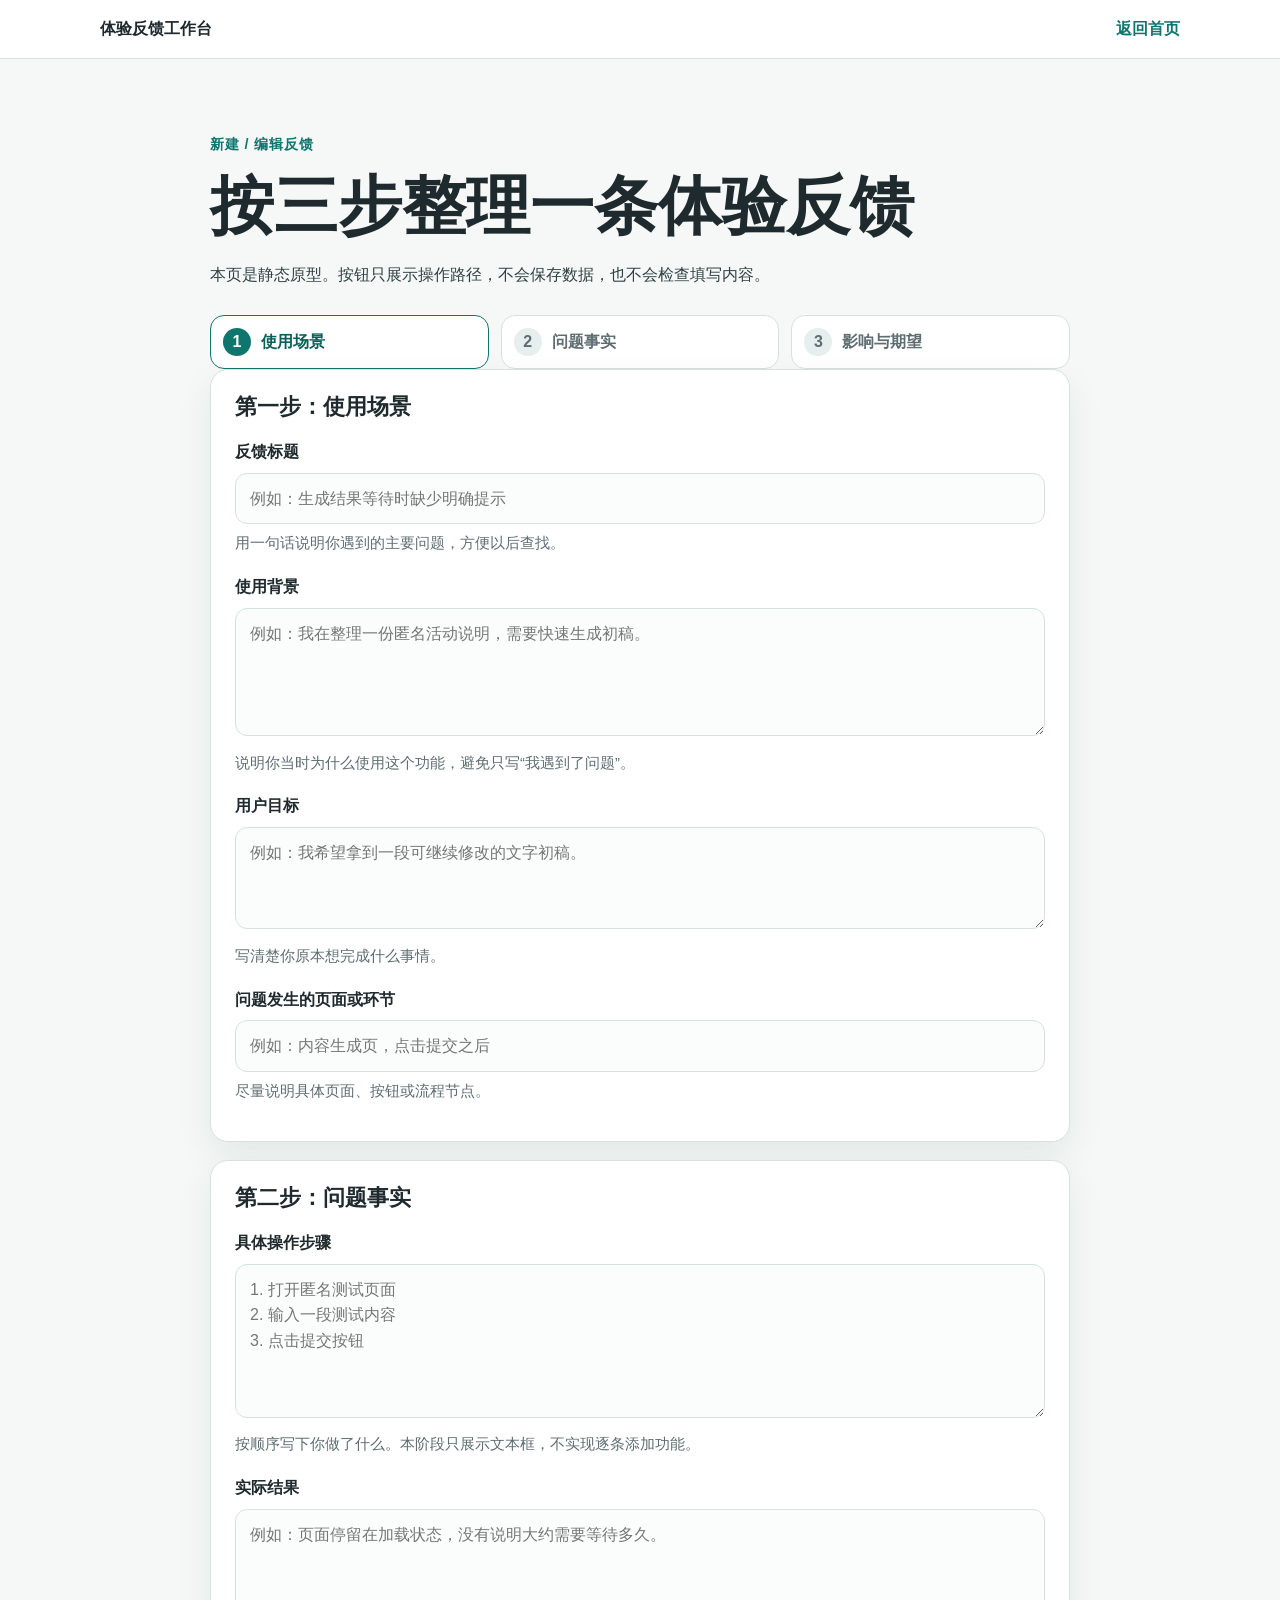
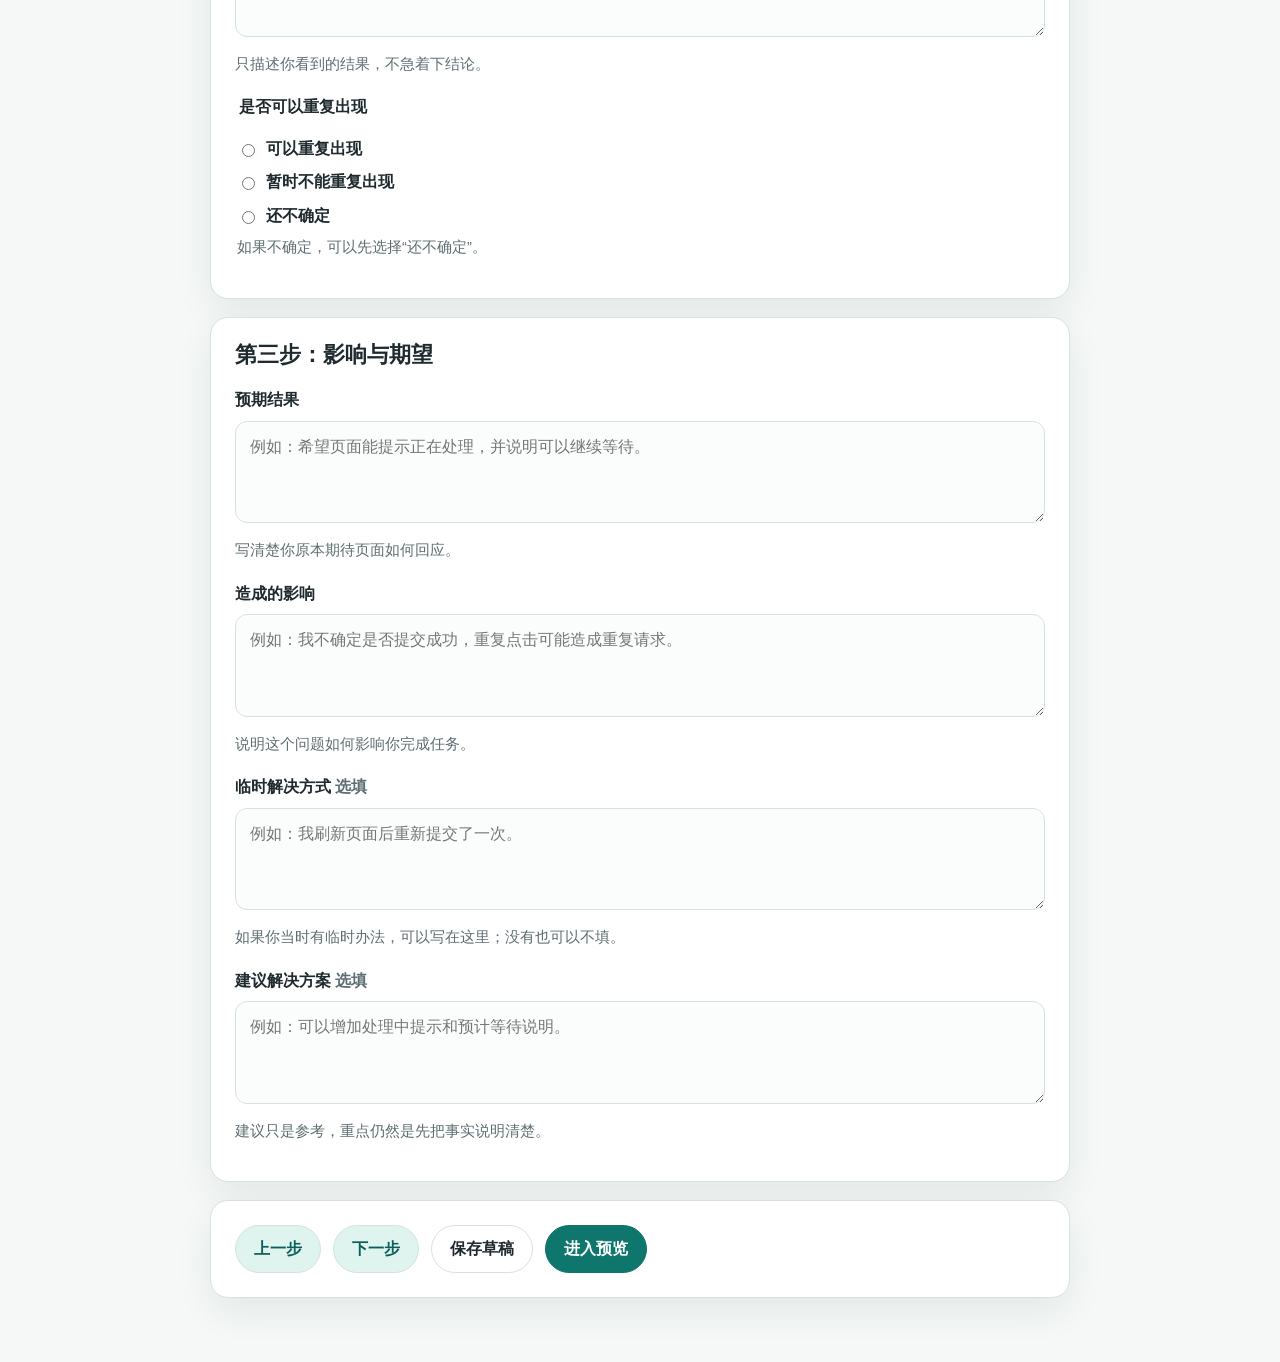
==== feedback-form.html @ 8ba6c92c "Add static feedback workbench prototype" ====
<!doctype html>
<html lang="zh-CN">
<head>
  <meta charset="utf-8">
  <meta name="viewport" content="width=device-width, initial-scale=1">
  <title>新建反馈 - 体验反馈工作台</title>
  <link rel="stylesheet" href="assets/css/styles.css">
</head>
<body>
  <header class="site-header">
    <nav class="nav" aria-label="主导航">
      <a class="brand" href="index.html">体验反馈工作台</a>
      <a class="nav-link" href="index.html">返回首页</a>
    </nav>
  </header>

  <main class="page-shell narrow">
    <section class="section-block">
      <p class="eyebrow">新建 / 编辑反馈</p>
      <h1>按三步整理一条体验反馈</h1>
      <p class="lead small">本页是静态原型。按钮只展示操作路径，不会保存数据，也不会检查填写内容。</p>

      <ol class="stepper" aria-label="三步进度提示">
        <li class="active"><span>1</span>使用场景</li>
        <li><span>2</span>问题事实</li>
        <li><span>3</span>影响与期望</li>
      </ol>
    </section>

    <form class="form-stack" action="preview.html">
      <section class="form-section card" aria-labelledby="step-one">
        <h2 id="step-one">第一步：使用场景</h2>
        <div class="field">
          <label for="title">反馈标题</label>
          <input id="title" name="title" type="text" placeholder="例如：生成结果等待时缺少明确提示">
          <p class="hint">用一句话说明你遇到的主要问题，方便以后查找。</p>
        </div>
        <div class="field">
          <label for="usage-background">使用背景</label>
          <textarea id="usage-background" name="usage-background" rows="4" placeholder="例如：我在整理一份匿名活动说明，需要快速生成初稿。"></textarea>
          <p class="hint">说明你当时为什么使用这个功能，避免只写“我遇到了问题”。</p>
        </div>
        <div class="field">
          <label for="user-goal">用户目标</label>
          <textarea id="user-goal" name="user-goal" rows="3" placeholder="例如：我希望拿到一段可继续修改的文字初稿。"></textarea>
          <p class="hint">写清楚你原本想完成什么事情。</p>
        </div>
        <div class="field">
          <label for="page-or-step">问题发生的页面或环节</label>
          <input id="page-or-step" name="page-or-step" type="text" placeholder="例如：内容生成页，点击提交之后">
          <p class="hint">尽量说明具体页面、按钮或流程节点。</p>
        </div>
      </section>

      <section class="form-section card" aria-labelledby="step-two">
        <h2 id="step-two">第二步：问题事实</h2>
        <div class="field">
          <label for="operation-steps">具体操作步骤</label>
          <textarea id="operation-steps" name="operation-steps" rows="5" placeholder="1. 打开匿名测试页面&#10;2. 输入一段测试内容&#10;3. 点击提交按钮"></textarea>
          <p class="hint">按顺序写下你做了什么。本阶段只展示文本框，不实现逐条添加功能。</p>
        </div>
        <div class="field">
          <label for="actual-result">实际结果</label>
          <textarea id="actual-result" name="actual-result" rows="4" placeholder="例如：页面停留在加载状态，没有说明大约需要等待多久。"></textarea>
          <p class="hint">只描述你看到的结果，不急着下结论。</p>
        </div>
        <fieldset class="field radio-field">
          <legend>是否可以重复出现</legend>
          <label><input type="radio" name="can-reproduce" value="yes"> 可以重复出现</label>
          <label><input type="radio" name="can-reproduce" value="no"> 暂时不能重复出现</label>
          <label><input type="radio" name="can-reproduce" value="unknown"> 还不确定</label>
          <p class="hint">如果不确定，可以先选择“还不确定”。</p>
        </fieldset>
      </section>

      <section class="form-section card" aria-labelledby="step-three">
        <h2 id="step-three">第三步：影响与期望</h2>
        <div class="field">
          <label for="expected-result">预期结果</label>
          <textarea id="expected-result" name="expected-result" rows="3" placeholder="例如：希望页面能提示正在处理，并说明可以继续等待。"></textarea>
          <p class="hint">写清楚你原本期待页面如何回应。</p>
        </div>
        <div class="field">
          <label for="impact">造成的影响</label>
          <textarea id="impact" name="impact" rows="3" placeholder="例如：我不确定是否提交成功，重复点击可能造成重复请求。"></textarea>
          <p class="hint">说明这个问题如何影响你完成任务。</p>
        </div>
        <div class="field">
          <label for="temporary-workaround">临时解决方式 <span class="optional">选填</span></label>
          <textarea id="temporary-workaround" name="temporary-workaround" rows="3" placeholder="例如：我刷新页面后重新提交了一次。"></textarea>
          <p class="hint">如果你当时有临时办法，可以写在这里；没有也可以不填。</p>
        </div>
        <div class="field">
          <label for="proposed-solution">建议解决方案 <span class="optional">选填</span></label>
          <textarea id="proposed-solution" name="proposed-solution" rows="3" placeholder="例如：可以增加处理中提示和预计等待说明。"></textarea>
          <p class="hint">建议只是参考，重点仍然是先把事实说明清楚。</p>
        </div>
      </section>

      <div class="form-actions card">
        <a class="button secondary" href="index.html">上一步</a>
        <a class="button secondary" href="#step-two">下一步</a>
        <button class="button ghost" type="button">保存草稿</button>
        <a class="button primary" href="preview.html">进入预览</a>
      </div>
    </form>
  </main>
</body>
</html>
---- assets/css/styles.css ----
:root {
  --bg: #f5f8f7;
  --surface: #ffffff;
  --surface-soft: #eef7f5;
  --text: #1f2a2e;
  --muted: #5e6d72;
  --border: #d7e2df;
  --primary: #0f766e;
  --primary-dark: #0a5f59;
  --primary-soft: #dff3ef;
  --warning-bg: #fff7e6;
  --warning-border: #f1d38f;
  --shadow: 0 14px 35px rgba(24, 57, 54, 0.08);
  --radius: 18px;
}

* { box-sizing: border-box; }

body {
  margin: 0;
  font-family: -apple-system, BlinkMacSystemFont, "Segoe UI", "Microsoft YaHei", sans-serif;
  color: var(--text);
  background: var(--bg);
  line-height: 1.6;
}

a { color: var(--primary); }

a:focus-visible,
button:focus-visible,
input:focus-visible,
textarea:focus-visible {
  outline: 3px solid rgba(15, 118, 110, 0.35);
  outline-offset: 3px;
}

.site-header {
  position: sticky;
  top: 0;
  z-index: 10;
  border-bottom: 1px solid var(--border);
  background: rgba(255, 255, 255, 0.92);
}

.nav {
  display: flex;
  align-items: center;
  justify-content: space-between;
  max-width: 1120px;
  margin: 0 auto;
  padding: 16px 20px;
}

.brand {
  color: var(--text);
  font-weight: 800;
  text-decoration: none;
}

.nav-link,
.text-link {
  font-weight: 700;
  text-decoration: none;
}

.page-shell {
  max-width: 1120px;
  margin: 0 auto;
  padding: 40px 20px 64px;
}

.page-shell.narrow { max-width: 900px; }

.card {
  border: 1px solid var(--border);
  border-radius: var(--radius);
  background: var(--surface);
  box-shadow: var(--shadow);
}

.hero { padding: 42px; }

.eyebrow {
  margin: 0 0 10px;
  color: var(--primary);
  font-size: 0.9rem;
  font-weight: 800;
  letter-spacing: 0.06em;
}

h1, h2, h3 { line-height: 1.25; }
h1 { margin: 0 0 16px; font-size: clamp(2rem, 6vw, 4rem); }
h2 { margin: 0 0 14px; font-size: 1.35rem; }
h3 { margin: 12px 0 10px; font-size: 1.1rem; }
p { margin: 0 0 14px; color: var(--muted); }

.lead { max-width: 760px; font-size: 1.18rem; color: #314044; }
.lead.small { font-size: 1rem; }

.notice-grid {
  display: grid;
  grid-template-columns: repeat(3, minmax(0, 1fr));
  gap: 16px;
  margin: 30px 0;
}

.notice {
  padding: 18px;
  border: 1px solid var(--border);
  border-radius: 14px;
  background: var(--surface-soft);
}

.notice.warning,
.alert {
  border-color: var(--warning-border);
  background: var(--warning-bg);
}

.section-block { margin-top: 34px; }

.section-heading {
  display: flex;
  gap: 24px;
  align-items: end;
  justify-content: space-between;
  margin-bottom: 18px;
}

.history-list,
.form-stack {
  display: grid;
  gap: 18px;
}

.feedback-card,
.form-section,
.alert,
.suggestion,
.preview-card,
.form-actions { padding: 24px; }

.card-topline {
  display: flex;
  flex-wrap: wrap;
  gap: 10px;
  align-items: center;
  justify-content: space-between;
  color: var(--muted);
  font-size: 0.92rem;
}

.tag {
  display: inline-flex;
  padding: 4px 10px;
  border-radius: 999px;
  color: var(--primary-dark);
  background: var(--primary-soft);
  font-weight: 800;
}

.card-actions,
.form-actions {
  display: flex;
  flex-wrap: wrap;
  gap: 12px;
  align-items: center;
}

.button {
  display: inline-flex;
  min-height: 42px;
  align-items: center;
  justify-content: center;
  padding: 10px 18px;
  border: 1px solid var(--border);
  border-radius: 999px;
  background: var(--surface);
  color: var(--text);
  font: inherit;
  font-weight: 800;
  text-decoration: none;
  cursor: pointer;
}

.button.primary {
  border-color: var(--primary);
  background: var(--primary);
  color: #ffffff;
}

.button.primary:hover { background: var(--primary-dark); }
.button.secondary { background: var(--primary-soft); color: var(--primary-dark); }
.button.ghost { background: transparent; }
.button.large { min-height: 50px; padding-inline: 24px; }

.stepper {
  display: grid;
  grid-template-columns: repeat(3, 1fr);
  gap: 12px;
  padding: 0;
  margin: 28px 0 0;
  list-style: none;
}

.stepper li {
  display: flex;
  gap: 10px;
  align-items: center;
  padding: 12px;
  border: 1px solid var(--border);
  border-radius: 14px;
  background: var(--surface);
  color: var(--muted);
  font-weight: 800;
}

.stepper span {
  display: inline-grid;
  width: 28px;
  height: 28px;
  place-items: center;
  border-radius: 50%;
  background: #e6eeee;
}

.stepper .active { color: var(--primary-dark); border-color: var(--primary); }
.stepper .active span { background: var(--primary); color: #ffffff; }

.field { margin-top: 18px; }
label,
legend {
  display: block;
  margin-bottom: 8px;
  font-weight: 800;
}

input[type="text"],
textarea {
  width: 100%;
  border: 1px solid var(--border);
  border-radius: 12px;
  padding: 12px 14px;
  color: var(--text);
  background: #fbfdfc;
  font: inherit;
}

textarea { resize: vertical; }

.hint { margin-top: 8px; font-size: 0.92rem; }
.optional { color: var(--muted); font-weight: 600; }

.radio-field {
  padding: 0;
  border: 0;
}

.radio-field label {
  display: flex;
  gap: 8px;
  align-items: center;
  margin: 8px 0;
  font-weight: 600;
}

.suggestion { background: var(--surface-soft); }
.alert ul,
.suggestion ul { margin-bottom: 0; }

.preview-list {
  display: grid;
  grid-template-columns: 180px 1fr;
  gap: 12px 18px;
  margin: 18px 0 0;
}

.preview-list dt { font-weight: 800; color: var(--primary-dark); }
.preview-list dd { margin: 0; color: var(--text); }

@media (max-width: 760px) {
  .page-shell { padding: 24px 14px 44px; }
  .hero,
  .feedback-card,
  .form-section,
  .alert,
  .suggestion,
  .preview-card,
  .form-actions { padding: 20px; }
  .notice-grid,
  .stepper { grid-template-columns: 1fr; }
  .section-heading { display: block; }
  .preview-list { grid-template-columns: 1fr; }
}
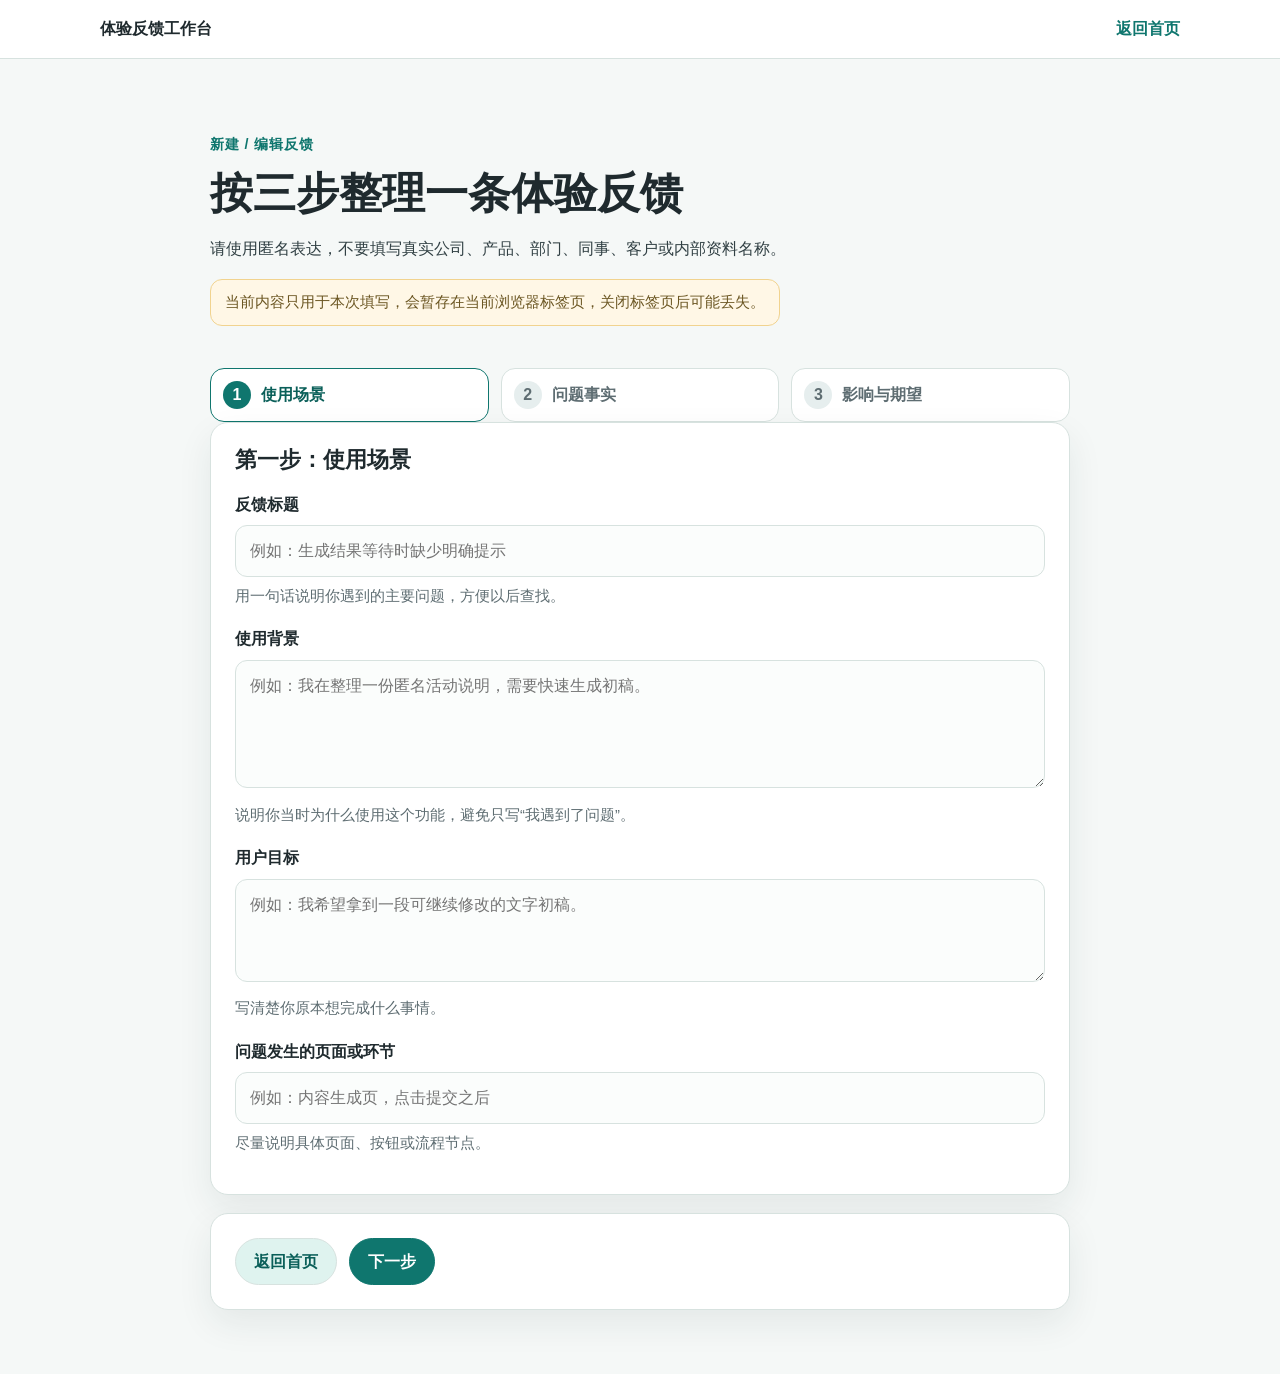
==== commit 7b7247c8: "Implement stage 2 feedback form preview" ====
--- a/feedback-form.html
+++ b/feedback-form.html
@@ -5,6 +5,7 @@
   <meta name="viewport" content="width=device-width, initial-scale=1">
   <title>新建反馈 - 体验反馈工作台</title>
   <link rel="stylesheet" href="assets/css/styles.css">
+  <script src="assets/js/form.js" defer></script>
 </head>
 <body>
   <header class="site-header">
@@ -15,69 +16,73 @@
   </header>
 
   <main class="page-shell narrow">
-    <section class="section-block">
+    <section class="section-block compact-heading">
       <p class="eyebrow">新建 / 编辑反馈</p>
       <h1>按三步整理一条体验反馈</h1>
-      <p class="lead small">本页是静态原型。按钮只展示操作路径，不会保存数据，也不会检查填写内容。</p>
+      <p class="lead small">请使用匿名表达，不要填写真实公司、产品、部门、同事、客户或内部资料名称。</p>
+      <p class="draft-note">当前内容只用于本次填写，会暂存在当前浏览器标签页，关闭标签页后可能丢失。</p>
 
       <ol class="stepper" aria-label="三步进度提示">
-        <li class="active"><span>1</span>使用场景</li>
-        <li><span>2</span>问题事实</li>
-        <li><span>3</span>影响与期望</li>
+        <li class="active" aria-current="step" data-step-indicator="0"><span>1</span>使用场景</li>
+        <li data-step-indicator="1"><span>2</span>问题事实</li>
+        <li data-step-indicator="2"><span>3</span>影响与期望</li>
       </ol>
     </section>
 
-    <form class="form-stack" action="preview.html">
-      <section class="form-section card" aria-labelledby="step-one">
-        <h2 id="step-one">第一步：使用场景</h2>
+    <form class="form-stack" action="preview.html" data-feedback-form>
+      <section class="form-section card" aria-labelledby="step-one" data-step-panel="0">
+        <h2 id="step-one" tabindex="-1">第一步：使用场景</h2>
         <div class="field">
           <label for="title">反馈标题</label>
           <input id="title" name="title" type="text" placeholder="例如：生成结果等待时缺少明确提示">
           <p class="hint">用一句话说明你遇到的主要问题，方便以后查找。</p>
         </div>
         <div class="field">
-          <label for="usage-background">使用背景</label>
-          <textarea id="usage-background" name="usage-background" rows="4" placeholder="例如：我在整理一份匿名活动说明，需要快速生成初稿。"></textarea>
+          <label for="usageBackground">使用背景</label>
+          <textarea id="usageBackground" name="usageBackground" rows="4" placeholder="例如：我在整理一份匿名活动说明，需要快速生成初稿。"></textarea>
           <p class="hint">说明你当时为什么使用这个功能，避免只写“我遇到了问题”。</p>
         </div>
         <div class="field">
-          <label for="user-goal">用户目标</label>
-          <textarea id="user-goal" name="user-goal" rows="3" placeholder="例如：我希望拿到一段可继续修改的文字初稿。"></textarea>
+          <label for="userGoal">用户目标</label>
+          <textarea id="userGoal" name="userGoal" rows="3" placeholder="例如：我希望拿到一段可继续修改的文字初稿。"></textarea>
           <p class="hint">写清楚你原本想完成什么事情。</p>
         </div>
         <div class="field">
-          <label for="page-or-step">问题发生的页面或环节</label>
-          <input id="page-or-step" name="page-or-step" type="text" placeholder="例如：内容生成页，点击提交之后">
+          <label for="pageOrStep">问题发生的页面或环节</label>
+          <input id="pageOrStep" name="pageOrStep" type="text" placeholder="例如：内容生成页，点击提交之后">
           <p class="hint">尽量说明具体页面、按钮或流程节点。</p>
         </div>
       </section>
 
-      <section class="form-section card" aria-labelledby="step-two">
-        <h2 id="step-two">第二步：问题事实</h2>
+      <section class="form-section card" aria-labelledby="step-two" data-step-panel="1" hidden>
+        <h2 id="step-two" tabindex="-1">第二步：问题事实</h2>
         <div class="field">
-          <label for="operation-steps">具体操作步骤</label>
-          <textarea id="operation-steps" name="operation-steps" rows="5" placeholder="1. 打开匿名测试页面&#10;2. 输入一段测试内容&#10;3. 点击提交按钮"></textarea>
-          <p class="hint">按顺序写下你做了什么。本阶段只展示文本框，不实现逐条添加功能。</p>
+          <div class="field-heading">
+            <label>具体操作步骤</label>
+            <button class="button secondary small-button" type="button" data-add-step>添加一步</button>
+          </div>
+          <div class="operation-steps" data-operation-steps></div>
+          <p class="hint">按顺序写下你做了什么。本阶段只实现添加和删除，不检查步骤数量是否足够。</p>
         </div>
         <div class="field">
-          <label for="actual-result">实际结果</label>
-          <textarea id="actual-result" name="actual-result" rows="4" placeholder="例如：页面停留在加载状态，没有说明大约需要等待多久。"></textarea>
+          <label for="actualResult">实际结果</label>
+          <textarea id="actualResult" name="actualResult" rows="4" placeholder="例如：页面停留在加载状态，没有说明大约需要等待多久。"></textarea>
           <p class="hint">只描述你看到的结果，不急着下结论。</p>
         </div>
         <fieldset class="field radio-field">
           <legend>是否可以重复出现</legend>
-          <label><input type="radio" name="can-reproduce" value="yes"> 可以重复出现</label>
-          <label><input type="radio" name="can-reproduce" value="no"> 暂时不能重复出现</label>
-          <label><input type="radio" name="can-reproduce" value="unknown"> 还不确定</label>
+          <label><input type="radio" name="canReproduce" value="可以重复出现"> 可以重复出现</label>
+          <label><input type="radio" name="canReproduce" value="暂时不能重复出现"> 暂时不能重复出现</label>
+          <label><input type="radio" name="canReproduce" value="还不确定"> 还不确定</label>
           <p class="hint">如果不确定，可以先选择“还不确定”。</p>
         </fieldset>
       </section>
 
-      <section class="form-section card" aria-labelledby="step-three">
-        <h2 id="step-three">第三步：影响与期望</h2>
+      <section class="form-section card" aria-labelledby="step-three" data-step-panel="2" hidden>
+        <h2 id="step-three" tabindex="-1">第三步：影响与期望</h2>
         <div class="field">
-          <label for="expected-result">预期结果</label>
-          <textarea id="expected-result" name="expected-result" rows="3" placeholder="例如：希望页面能提示正在处理，并说明可以继续等待。"></textarea>
+          <label for="expectedResult">预期结果</label>
+          <textarea id="expectedResult" name="expectedResult" rows="3" placeholder="例如：希望页面能提示正在处理，并说明可以继续等待。"></textarea>
           <p class="hint">写清楚你原本期待页面如何回应。</p>
         </div>
         <div class="field">
@@ -86,22 +91,20 @@
           <p class="hint">说明这个问题如何影响你完成任务。</p>
         </div>
         <div class="field">
-          <label for="temporary-workaround">临时解决方式 <span class="optional">选填</span></label>
-          <textarea id="temporary-workaround" name="temporary-workaround" rows="3" placeholder="例如：我刷新页面后重新提交了一次。"></textarea>
+          <label for="temporaryWorkaround">临时解决方式 <span class="optional">选填</span></label>
+          <textarea id="temporaryWorkaround" name="temporaryWorkaround" rows="3" placeholder="例如：我刷新页面后重新提交了一次。"></textarea>
           <p class="hint">如果你当时有临时办法，可以写在这里；没有也可以不填。</p>
         </div>
         <div class="field">
-          <label for="proposed-solution">建议解决方案 <span class="optional">选填</span></label>
-          <textarea id="proposed-solution" name="proposed-solution" rows="3" placeholder="例如：可以增加处理中提示和预计等待说明。"></textarea>
+          <label for="proposedSolution">建议解决方案 <span class="optional">选填</span></label>
+          <textarea id="proposedSolution" name="proposedSolution" rows="3" placeholder="例如：可以增加处理中提示和预计等待说明。"></textarea>
           <p class="hint">建议只是参考，重点仍然是先把事实说明清楚。</p>
         </div>
       </section>
 
       <div class="form-actions card">
-        <a class="button secondary" href="index.html">上一步</a>
-        <a class="button secondary" href="#step-two">下一步</a>
-        <button class="button ghost" type="button">保存草稿</button>
-        <a class="button primary" href="preview.html">进入预览</a>
+        <button class="button secondary" type="button" data-prev-step>上一步</button>
+        <button class="button primary" type="button" data-next-step>下一步</button>
       </div>
     </form>
   </main>
--- a/assets/css/styles.css
+++ b/assets/css/styles.css
@@ -117,6 +117,11 @@
   background: var(--warning-bg);
 }
 
+.complete {
+  border-color: #9ccfc8;
+  background: #eaf7f5;
+}
+
 .section-block { margin-top: 34px; }
 
 .section-heading {
@@ -136,6 +141,7 @@
 .feedback-card,
 .form-section,
 .alert,
+.complete,
 .suggestion,
 .preview-card,
 .form-actions { padding: 24px; }
@@ -284,6 +290,7 @@
   .feedback-card,
   .form-section,
   .alert,
+  .complete,
   .suggestion,
   .preview-card,
   .form-actions { padding: 20px; }
@@ -292,3 +299,81 @@
   .section-heading { display: block; }
   .preview-list { grid-template-columns: 1fr; }
 }
+
+.compact-heading h1 {
+  font-size: clamp(1.8rem, 4vw, 2.7rem);
+}
+
+.draft-note {
+  display: inline-block;
+  margin-top: 4px;
+  padding: 10px 14px;
+  border: 1px solid var(--warning-border);
+  border-radius: 12px;
+  background: var(--warning-bg);
+  color: #6b5622;
+  font-size: 0.95rem;
+}
+
+[hidden] {
+  display: none !important;
+}
+
+.field-heading {
+  display: flex;
+  gap: 12px;
+  align-items: center;
+  justify-content: space-between;
+}
+
+.small-button {
+  min-height: 34px;
+  padding: 6px 12px;
+  font-size: 0.92rem;
+}
+
+.operation-steps {
+  display: grid;
+  gap: 12px;
+}
+
+.operation-step-row {
+  display: grid;
+  grid-template-columns: 76px minmax(0, 1fr) auto;
+  gap: 10px;
+  align-items: center;
+}
+
+.operation-step-row label {
+  margin: 0;
+  color: var(--primary-dark);
+}
+
+.button:disabled,
+.button[disabled] {
+  opacity: 0.55;
+  cursor: not-allowed;
+}
+
+.preview-list ol {
+  margin: 0;
+  padding-left: 1.4rem;
+}
+
+@media (max-width: 760px) {
+  .compact-heading h1 { font-size: clamp(1.7rem, 8vw, 2.25rem); }
+  .stepper {
+    gap: 8px;
+  }
+  .stepper li {
+    padding: 10px;
+  }
+  .operation-step-row {
+    grid-template-columns: 1fr;
+    align-items: stretch;
+  }
+  .field-heading {
+    align-items: flex-start;
+    flex-direction: column;
+  }
+}
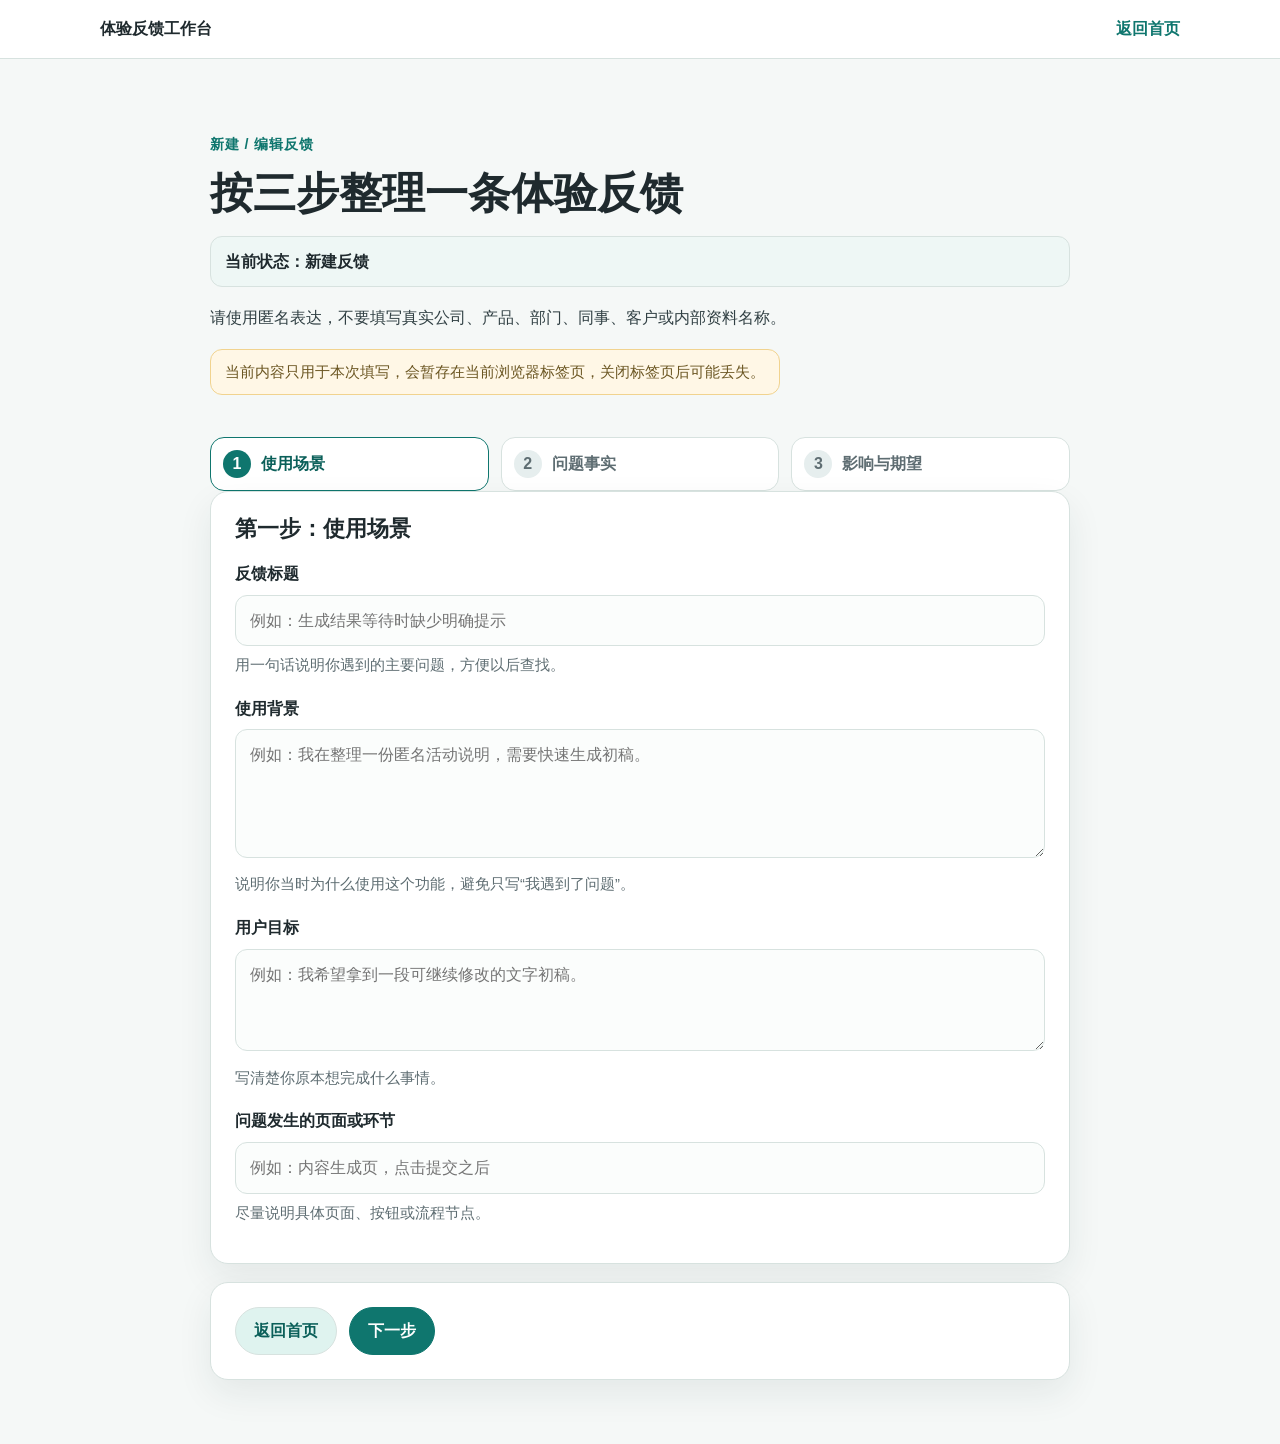
==== commit c5eb99f8: "Implement history edit and delete actions" ====
--- a/feedback-form.html
+++ b/feedback-form.html
@@ -19,6 +19,7 @@
     <section class="section-block compact-heading">
       <p class="eyebrow">新建 / 编辑反馈</p>
       <h1>按三步整理一条体验反馈</h1>
+      <p class="mode-note" data-form-mode aria-live="polite">新建反馈</p>
       <p class="lead small">请使用匿名表达，不要填写真实公司、产品、部门、同事、客户或内部资料名称。</p>
       <p class="draft-note">当前内容只用于本次填写，会暂存在当前浏览器标签页，关闭标签页后可能丢失。</p>
 
--- a/assets/css/styles.css
+++ b/assets/css/styles.css
@@ -377,3 +377,167 @@
     flex-direction: column;
   }
 }
+
+.completeness-card {
+  padding: 24px;
+  margin-bottom: 18px;
+}
+
+.level-badge {
+  display: inline-flex;
+  padding: 6px 12px;
+  border: 1px solid var(--border);
+  border-radius: 999px;
+  font-weight: 800;
+}
+
+.level-missing {
+  border-color: #e7b8a4;
+  background: #fff0ea;
+  color: #7a3f2a;
+}
+
+.level-suggest {
+  border-color: var(--warning-border);
+  background: var(--warning-bg);
+  color: #6b5622;
+}
+
+.level-complete {
+  border-color: #9ccfc8;
+  background: #eaf7f5;
+  color: var(--primary-dark);
+}
+
+.check-grid {
+  display: grid;
+  grid-template-columns: repeat(2, minmax(0, 1fr));
+  gap: 18px;
+  margin-top: 18px;
+}
+
+.check-grid ul {
+  margin: 0;
+  padding-left: 1.3rem;
+}
+
+@media (max-width: 760px) {
+  .completeness-card { padding: 20px; }
+  .check-grid { grid-template-columns: 1fr; }
+}
+
+.copy-status {
+  flex-basis: 100%;
+  margin: 4px 0 0;
+  padding: 10px 14px;
+  border: 1px solid var(--border);
+  border-radius: 12px;
+  font-weight: 700;
+}
+
+.copy-status.success {
+  border-color: #9ccfc8;
+  background: #eaf7f5;
+  color: var(--primary-dark);
+}
+
+.copy-status.error {
+  border-color: #e7b8a4;
+  background: #fff0ea;
+  color: #7a3f2a;
+}
+
+@media (max-width: 760px) {
+  .form-actions .button,
+  .copy-status {
+    width: 100%;
+  }
+}
+
+.history-empty {
+  display: grid;
+  gap: 12px;
+  justify-items: start;
+  padding: 24px;
+}
+
+.history-empty p {
+  margin: 0;
+  color: var(--text);
+  font-weight: 700;
+}
+
+.save-status {
+  flex-basis: 100%;
+  margin: 4px 0 0;
+  padding: 10px 14px;
+  border: 1px solid var(--border);
+  border-radius: 12px;
+  font-weight: 700;
+}
+
+.save-status.success {
+  border-color: #9ccfc8;
+  background: #eaf7f5;
+  color: var(--primary-dark);
+}
+
+.save-status.error {
+  border-color: #e7b8a4;
+  background: #fff0ea;
+  color: #7a3f2a;
+}
+
+.feedback-card p {
+  overflow-wrap: anywhere;
+}
+
+@media (max-width: 760px) {
+  .history-empty,
+  .save-status {
+    width: 100%;
+  }
+}
+
+.page-status,
+.mode-note {
+  margin: 0 0 18px;
+  padding: 12px 14px;
+  border: 1px solid var(--border);
+  border-radius: 12px;
+  background: var(--surface-soft);
+  color: var(--text);
+  font-weight: 700;
+}
+
+.page-status.success {
+  border-color: #9ccfc8;
+  background: #eaf7f5;
+  color: #0a5f59;
+}
+
+.page-status.error {
+  border-color: #e7b8ad;
+  background: #fff1ee;
+  color: #8a3c2f;
+}
+
+.button.danger {
+  border-color: #e7b8ad;
+  background: #fff8f6;
+  color: #8a3c2f;
+}
+
+.button.danger:hover {
+  background: #fff1ee;
+}
+
+.card-actions .button {
+  min-width: 88px;
+}
+
+@media (max-width: 760px) {
+  .card-actions .button {
+    flex: 1 1 120px;
+  }
+}
